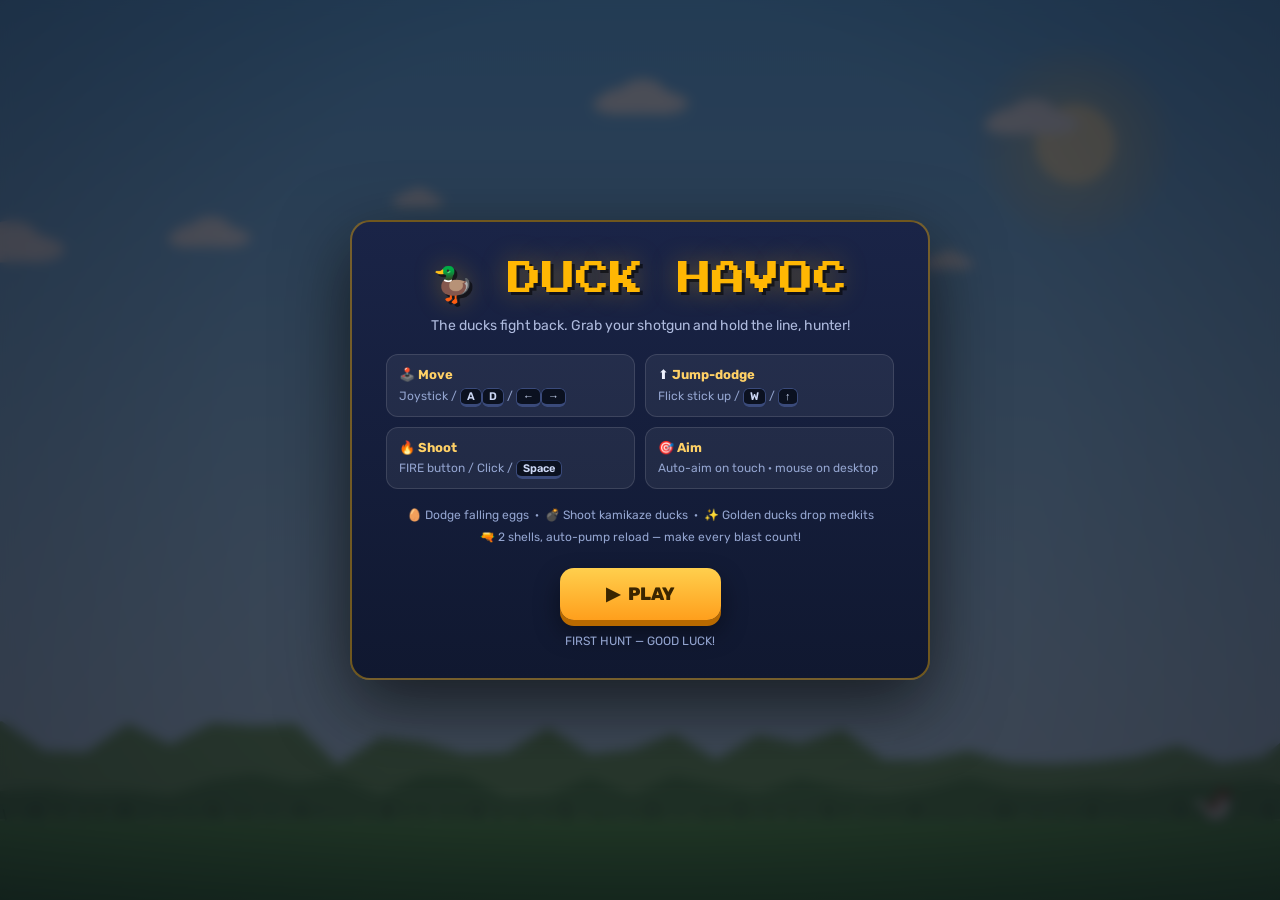
==== index.html @ 906dace1 "Add Duck Havoc: single-player duck-shooting arcade game - Canvas 2D game: shotgun-wielding hunter vs" ====
<!doctype html>
<html lang="en">
<head>
<meta charset="utf-8">
<meta name="viewport" content="width=device-width, initial-scale=1, maximum-scale=1, user-scalable=no, viewport-fit=cover">
<title>Duck Havoc — Ducks vs Shotgun</title>
<link rel="icon" href="data:image/svg+xml,<svg xmlns='http://www.w3.org/2000/svg' viewBox='0 0 100 100'><text y='.9em' font-size='90'>🦆</text></svg>">
<link rel="preconnect" href="https://fonts.googleapis.com">
<link rel="preconnect" href="https://fonts.gstatic.com" crossorigin>
<link href="https://fonts.googleapis.com/css2?family=Press+Start+2P&family=Rubik:wght@400;600;800;900&display=swap" rel="stylesheet">
<link rel="stylesheet" href="style.css">
</head>
<body>

<canvas id="game"></canvas>

<!-- ======================= HUD ======================= -->
<div id="hud" class="hidden">
  <div id="hud-left">
    <div class="hud-box" id="hud-health">
      <span class="heart">❤</span>
      <div id="health-bar"><div id="health-fill"></div></div>
      <span id="health-num">100</span>
    </div>
    <div class="hud-box" id="hud-ammo">
      <span class="shell" id="shell1"></span>
      <span class="shell" id="shell2"></span>
      <div id="reload-bar"><div id="reload-fill"></div></div>
    </div>
  </div>

  <div id="hud-wave">WAVE 1</div>

  <div id="hud-right">
    <div class="hud-box" id="hud-score-box">
      <div id="score">0</div>
      <div id="best">BEST 0</div>
    </div>
    <div id="hud-btns">
      <button id="btn-mute" title="Sound on/off (M)">🔊</button>
      <button id="btn-restart" title="Restart (R)">↻<span class="btn-label">Restart</span></button>
    </div>
  </div>
</div>

<!-- ================ TOUCH CONTROLS =================== -->
<div id="touch-ui">
  <div id="joy-base"><div id="joy-knob"></div></div>
  <div id="btn-fire">FIRE</div>
</div>

<!-- ================== START SCREEN =================== -->
<div id="overlay-start" class="overlay">
  <div class="panel">
    <div class="pixel title">🦆 DUCK HAVOC</div>
    <p class="subtitle">The ducks fight back. Grab your shotgun and hold the line, hunter!</p>
    <div class="controls">
      <div class="ctl">🕹️ <b>Move</b><br><span class="dim">Joystick / <kbd>A</kbd><kbd>D</kbd> / <kbd>←</kbd><kbd>→</kbd></span></div>
      <div class="ctl">⬆️ <b>Jump-dodge</b><br><span class="dim">Flick stick up / <kbd>W</kbd> / <kbd>↑</kbd></span></div>
      <div class="ctl">🔥 <b>Shoot</b><br><span class="dim">FIRE button / Click / <kbd>Space</kbd></span></div>
      <div class="ctl">🎯 <b>Aim</b><br><span class="dim">Auto-aim on touch · mouse on desktop</span></div>
    </div>
    <p class="tips">🥚 Dodge falling eggs &nbsp;·&nbsp; 💣 Shoot kamikaze ducks &nbsp;·&nbsp; ✨ Golden ducks drop medkits<br>🔫 2 shells, auto-pump reload — make every blast count!</p>
    <button id="btn-play" class="btn-play">▶ &nbsp;PLAY</button>
    <div class="dim small" id="start-best">BEST 0</div>
  </div>
</div>

<!-- ================== GAME OVER ====================== -->
<div id="overlay-over" class="overlay hidden">
  <div class="panel">
    <div class="pixel title red">GAME OVER</div>
    <p class="subtitle">The ducks won this round… 🪶</p>
    <div id="ov-newbest" class="badge hidden">★ NEW BEST! ★</div>
    <div class="stats">
      <div><span class="dim">SCORE</span><div class="pixel big" id="ov-score">0</div></div>
      <div><span class="dim">BEST</span><div class="pixel big gold" id="ov-best">0</div></div>
      <div><span class="dim">WAVE</span><div class="pixel big" id="ov-wave">1</div></div>
    </div>
    <button id="btn-again" class="btn-play">↻ &nbsp;PLAY AGAIN</button>
    <div class="dim small">or press <kbd>R</kbd> / <kbd>Enter</kbd></div>
  </div>
</div>

<!-- ==================== PAUSED ======================= -->
<div id="overlay-pause" class="overlay hidden">
  <div class="panel slim">
    <div class="pixel title">PAUSED</div>
    <p class="subtitle">Tap anywhere or press any key to resume</p>
  </div>
</div>

<script src="game.js"></script>
</body>
</html>
---- style.css ----
/* ================= Duck Havoc — styles ================= */
* { box-sizing: border-box; -webkit-tap-highlight-color: transparent; }
html, body {
  margin: 0; padding: 0; width: 100%; height: 100%;
  overflow: hidden; overscroll-behavior: none; touch-action: none;
  background: #0b1020;
  font-family: 'Rubik', system-ui, -apple-system, sans-serif;
  user-select: none; -webkit-user-select: none;
}
canvas#game { display: block; width: 100vw; height: 100dvh; cursor: none; }

.hidden { display: none !important; }
.dim { color: #93a4cf; }
.small { font-size: 12px; margin-top: 14px; }
.red { color: #ff5d5d !important; }
.gold { color: #ffd166 !important; }

/* ======================= HUD =========================== */
#hud {
  position: fixed; inset: 0 0 auto 0; z-index: 10;
  display: flex; justify-content: space-between; align-items: flex-start;
  gap: 10px; padding: calc(10px + env(safe-area-inset-top)) calc(12px + env(safe-area-inset-right)) 0 calc(12px + env(safe-area-inset-left));
  pointer-events: none;
}
.hud-box {
  background: rgba(8, 12, 28, 0.62); border: 1px solid rgba(255,255,255,0.14);
  border-radius: 12px; padding: 8px 12px; backdrop-filter: blur(4px);
  color: #eef2ff;
}
#hud-left { display: flex; flex-direction: column; gap: 8px; align-items: flex-start; }

#hud-health { display: flex; align-items: center; gap: 8px; }
#hud-health .heart { font-size: 15px; filter: drop-shadow(0 0 4px rgba(255,60,60,0.8)); }
#health-bar {
  width: 150px; height: 16px; border-radius: 8px; overflow: hidden;
  background: rgba(0,0,0,0.55); border: 1px solid rgba(255,255,255,0.25);
}
#health-fill {
  height: 100%; width: 100%; border-radius: 8px; transition: width 0.18s ease;
  background: linear-gradient(90deg, #43e05c, #8ff05a);
}
#health-fill.mid { background: linear-gradient(90deg, #ffb703, #ffd166); }
#health-fill.low { background: linear-gradient(90deg, #e5383b, #ff6b6b); animation: hp-pulse 0.7s infinite; }
@keyframes hp-pulse { 50% { filter: brightness(1.6); } }
#health-num { font-weight: 800; font-size: 14px; min-width: 28px; text-align: right; }

#hud-ammo { display: flex; align-items: center; gap: 7px; padding: 7px 12px; position: relative; }
.shell {
  width: 26px; height: 10px; border-radius: 3px 5px 5px 3px;
  background: linear-gradient(180deg, #ffd977, #d99a2b 65%, #a56a10);
  border: 1px solid rgba(0,0,0,0.45); box-shadow: inset -2px 0 0 rgba(180,40,40,0.9);
  transition: opacity 0.15s;
}
.shell.spent { opacity: 0.18; filter: grayscale(1); }
#reload-bar { position: absolute; left: 10px; right: 10px; bottom: 3px; height: 3px; border-radius: 2px; background: rgba(255,255,255,0.15); overflow: hidden; opacity: 0; }
#hud-ammo.reloading #reload-bar { opacity: 1; }
#reload-fill { height: 100%; width: 0; background: #ffd166; border-radius: 2px; }

#hud-wave {
  font-weight: 900; letter-spacing: 2px; font-size: 15px; color: #ffd166;
  text-shadow: 0 2px 0 rgba(0,0,0,0.6), 0 0 18px rgba(255,183,3,0.35);
  padding-top: 10px;
}
#hud-right { display: flex; gap: 10px; align-items: flex-start; }
#hud-score-box { text-align: right; min-width: 92px; }
#score { font-weight: 900; font-size: 22px; color: #ffd166; line-height: 1; text-shadow: 0 2px 0 rgba(0,0,0,0.6); }
#best { font-size: 10px; letter-spacing: 1px; color: #93a4cf; margin-top: 4px; font-weight: 600; }

#hud-btns { display: flex; gap: 8px; pointer-events: auto; }
#hud-btns button {
  font-family: 'Rubik', sans-serif; font-weight: 800; font-size: 15px;
  color: #eef2ff; background: rgba(8,12,28,0.62); border: 1px solid rgba(255,255,255,0.22);
  border-radius: 12px; padding: 9px 13px; cursor: pointer; backdrop-filter: blur(4px);
}
#hud-btns button:hover { background: rgba(40,52,96,0.8); border-color: #ffd166; }
#hud-btns button:active { transform: scale(0.94); }
#btn-restart .btn-label { margin-left: 5px; font-size: 13px; }
@media (max-width: 620px) {
  #btn-restart .btn-label { display: none; }
  #health-bar { width: 104px; }
  #score { font-size: 18px; }
}

/* ================== TOUCH CONTROLS ===================== */
#touch-ui { position: fixed; inset: 0; z-index: 20; pointer-events: none; display: none; }
body.touch #touch-ui { display: block; }
@media (pointer: coarse) { #touch-ui { display: block; } }

#joy-base {
  position: absolute; left: calc(26px + env(safe-area-inset-left)); bottom: calc(30px + env(safe-area-inset-bottom));
  width: 124px; height: 124px; border-radius: 50%;
  border: 3px solid rgba(255,255,255,0.35); background: rgba(255,255,255,0.07);
  transform: translate(0, 0);
}
#joy-base.active { border-color: rgba(255,209,102,0.8); background: rgba(255,209,102,0.08); }
#joy-knob {
  position: absolute; left: 50%; top: 50%; width: 54px; height: 54px; border-radius: 50%;
  background: radial-gradient(circle at 35% 30%, #ffe08a, #e0a63c 70%);
  border: 2px solid rgba(255,255,255,0.55);
  transform: translate(-50%, -50%);
  box-shadow: 0 4px 14px rgba(0,0,0,0.4);
}
#btn-fire {
  position: absolute; right: calc(26px + env(safe-area-inset-right)); bottom: calc(34px + env(safe-area-inset-bottom));
  width: 98px; height: 98px; border-radius: 50%;
  display: flex; align-items: center; justify-content: center;
  background: radial-gradient(circle at 35% 30%, #ff7b6b, #d92e2e 62%, #991d1d);
  border: 3px solid rgba(255,255,255,0.5); color: #fff;
  font-weight: 900; font-size: 21px; letter-spacing: 1px;
  box-shadow: 0 8px 26px rgba(210,40,40,0.5), inset 0 -8px 14px rgba(0,0,0,0.28);
}
#btn-fire.pressed { transform: scale(0.9); filter: brightness(1.25); }

/* ====================== OVERLAYS ======================= */
.overlay {
  position: fixed; inset: 0; z-index: 30;
  display: flex; align-items: center; justify-content: center;
  background: rgba(6, 9, 22, 0.72); backdrop-filter: blur(6px);
  padding: 20px;
}
.panel {
  background: linear-gradient(#1a2447, #101830);
  border: 2px solid rgba(255,183,3,0.4); border-radius: 20px;
  padding: 30px 34px; max-width: 580px; width: 100%;
  box-shadow: 0 24px 70px rgba(0,0,0,0.6);
  text-align: center; color: #eef2ff;
}
.panel.slim { max-width: 380px; }
.pixel { font-family: 'Press Start 2P', 'Rubik', monospace; }
.title {
  font-size: clamp(20px, 5vw, 34px); color: #ffb703; line-height: 1.4; margin: 4px 0 12px;
  text-shadow: 3px 3px 0 rgba(0,0,0,0.55), 0 0 26px rgba(255,183,3,0.35);
}
.subtitle { color: #aebadd; font-size: 14px; margin: 0 0 18px; line-height: 1.5; }

.controls { display: grid; grid-template-columns: 1fr 1fr; gap: 10px; text-align: left; }
@media (max-width: 460px) { .controls { grid-template-columns: 1fr; } }
.ctl {
  background: rgba(255,255,255,0.06); border: 1px solid rgba(255,255,255,0.12);
  border-radius: 12px; padding: 10px 12px; font-size: 13px; line-height: 1.55;
}
.ctl b { color: #ffd166; }
.ctl .dim { font-size: 12px; }
kbd {
  background: #0b1120; border: 1px solid #3a4a7a; border-bottom-width: 3px;
  border-radius: 6px; padding: 1px 6px; font: 600 11px 'Rubik', sans-serif; color: #cdd8f5;
}
.tips { font-size: 12px; color: #93a4cf; line-height: 1.8; margin: 16px 0 4px; }

.btn-play {
  font: 800 18px 'Rubik', sans-serif; color: #3a2500;
  background: linear-gradient(#ffcf4d, #ff9f1c);
  border: none; border-radius: 14px; padding: 15px 46px; margin-top: 16px; cursor: pointer;
  box-shadow: 0 6px 0 #b96a00, 0 12px 26px rgba(0,0,0,0.45);
}
.btn-play:hover { filter: brightness(1.07); }
.btn-play:active { transform: translateY(4px); box-shadow: 0 2px 0 #b96a00, 0 6px 14px rgba(0,0,0,0.4); }

.stats { display: flex; justify-content: center; gap: 30px; margin: 10px 0 6px; }
.stats .dim { font-size: 11px; letter-spacing: 2px; }
.pixel.big { font-size: 22px; margin-top: 8px; }
.badge {
  display: inline-block; font-weight: 900; font-size: 13px; letter-spacing: 1px;
  color: #3a2500; background: linear-gradient(#ffe08a, #ffb703);
  border-radius: 999px; padding: 6px 18px; margin-bottom: 6px;
  animation: badge-pop 0.9s infinite alternate;
}
@keyframes badge-pop { to { transform: scale(1.08); } }
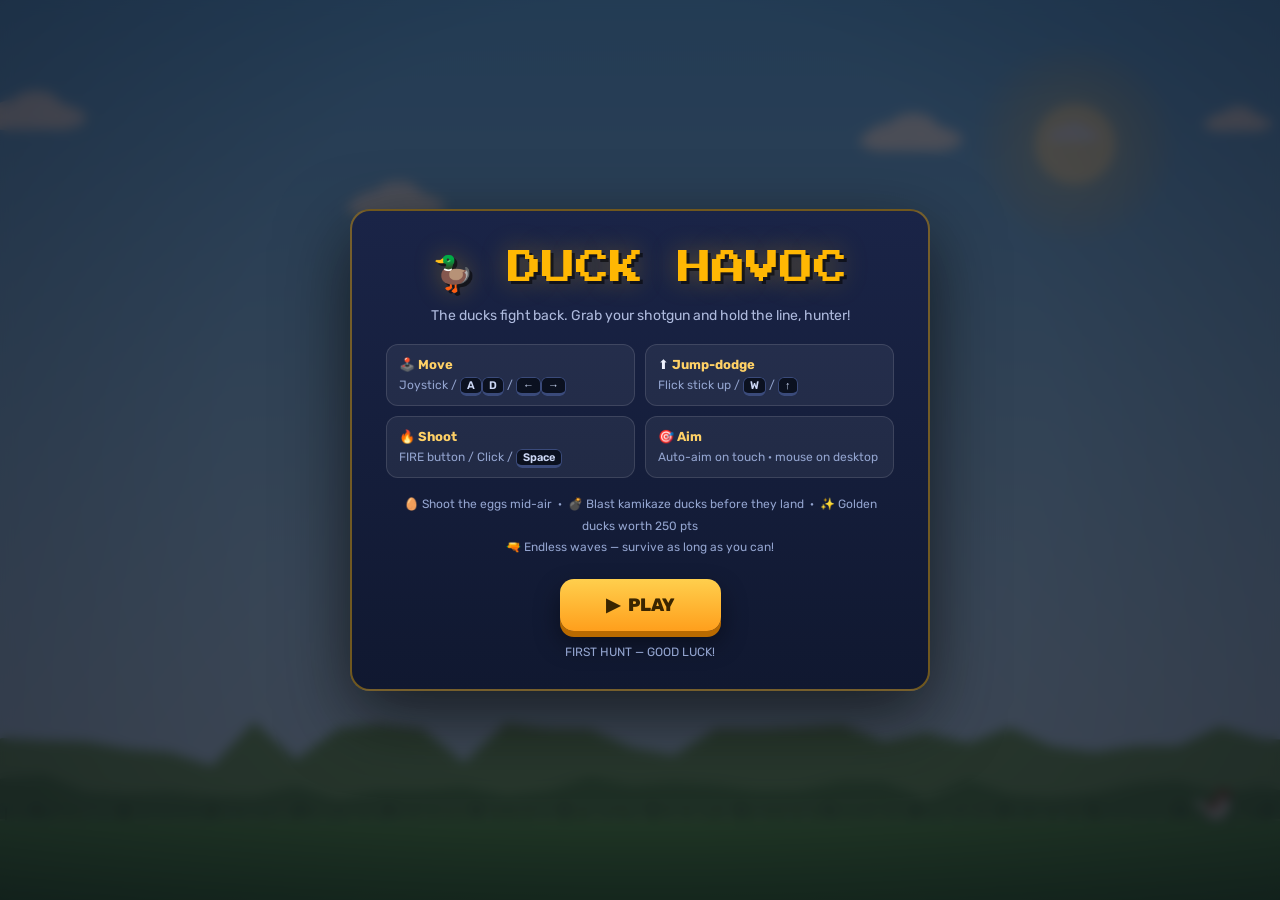
==== commit ac96dc30: "Remove player health and medkit refills — endless arcade mode - Removed HUD health bar (heart, bar, " ====
--- a/index.html
+++ b/index.html
@@ -17,11 +17,6 @@
 <!-- ======================= HUD ======================= -->
 <div id="hud" class="hidden">
   <div id="hud-left">
-    <div class="hud-box" id="hud-health">
-      <span class="heart">❤</span>
-      <div id="health-bar"><div id="health-fill"></div></div>
-      <span id="health-num">100</span>
-    </div>
     <div class="hud-box" id="hud-ammo">
       <span class="shell" id="shell1"></span>
       <span class="shell" id="shell2"></span>
@@ -60,7 +55,7 @@
       <div class="ctl">🔥 <b>Shoot</b><br><span class="dim">FIRE button / Click / <kbd>Space</kbd></span></div>
       <div class="ctl">🎯 <b>Aim</b><br><span class="dim">Auto-aim on touch · mouse on desktop</span></div>
     </div>
-    <p class="tips">🥚 Dodge falling eggs &nbsp;·&nbsp; 💣 Shoot kamikaze ducks &nbsp;·&nbsp; ✨ Golden ducks drop medkits<br>🔫 2 shells, auto-pump reload — make every blast count!</p>
+    <p class="tips">🥚 Shoot the eggs mid-air &nbsp;·&nbsp; 💣 Blast kamikaze ducks before they land &nbsp;·&nbsp; ✨ Golden ducks worth 250 pts<br>🔫 Endless waves — survive as long as you can!</p>
     <button id="btn-play" class="btn-play">▶ &nbsp;PLAY</button>
     <div class="dim small" id="start-best">BEST 0</div>
   </div>
--- a/style.css
+++ b/style.css
@@ -28,21 +28,6 @@
   color: #eef2ff;
 }
 #hud-left { display: flex; flex-direction: column; gap: 8px; align-items: flex-start; }
-
-#hud-health { display: flex; align-items: center; gap: 8px; }
-#hud-health .heart { font-size: 15px; filter: drop-shadow(0 0 4px rgba(255,60,60,0.8)); }
-#health-bar {
-  width: 150px; height: 16px; border-radius: 8px; overflow: hidden;
-  background: rgba(0,0,0,0.55); border: 1px solid rgba(255,255,255,0.25);
-}
-#health-fill {
-  height: 100%; width: 100%; border-radius: 8px; transition: width 0.18s ease;
-  background: linear-gradient(90deg, #43e05c, #8ff05a);
-}
-#health-fill.mid { background: linear-gradient(90deg, #ffb703, #ffd166); }
-#health-fill.low { background: linear-gradient(90deg, #e5383b, #ff6b6b); animation: hp-pulse 0.7s infinite; }
-@keyframes hp-pulse { 50% { filter: brightness(1.6); } }
-#health-num { font-weight: 800; font-size: 14px; min-width: 28px; text-align: right; }
 
 #hud-ammo { display: flex; align-items: center; gap: 7px; padding: 7px 12px; position: relative; }
 .shell {
@@ -77,7 +62,6 @@
 #btn-restart .btn-label { margin-left: 5px; font-size: 13px; }
 @media (max-width: 620px) {
   #btn-restart .btn-label { display: none; }
-  #health-bar { width: 104px; }
   #score { font-size: 18px; }
 }
 
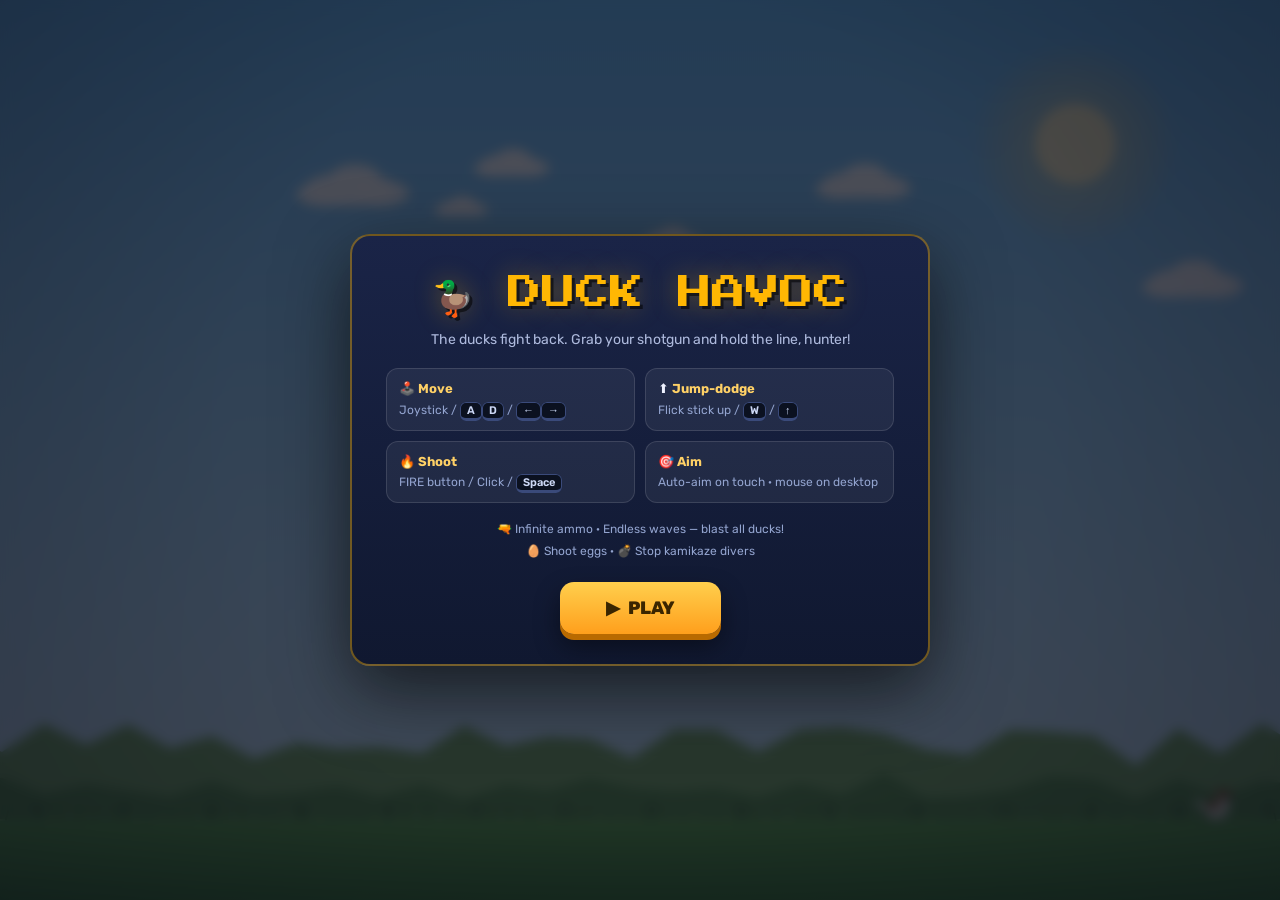
==== commit 609bd470: "Remove refills and score, fix ducks not showing - Infinite ammo: removed SHELL_CAP, RELOAD_TIME, she" ====
--- a/index.html
+++ b/index.html
@@ -17,20 +17,9 @@
 <!-- ======================= HUD ======================= -->
 <div id="hud" class="hidden">
   <div id="hud-left">
-    <div class="hud-box" id="hud-ammo">
-      <span class="shell" id="shell1"></span>
-      <span class="shell" id="shell2"></span>
-      <div id="reload-bar"><div id="reload-fill"></div></div>
-    </div>
+    <div id="hud-wave">WAVE 1</div>
   </div>
-
-  <div id="hud-wave">WAVE 1</div>
-
   <div id="hud-right">
-    <div class="hud-box" id="hud-score-box">
-      <div id="score">0</div>
-      <div id="best">BEST 0</div>
-    </div>
     <div id="hud-btns">
       <button id="btn-mute" title="Sound on/off (M)">🔊</button>
       <button id="btn-restart" title="Restart (R)">↻<span class="btn-label">Restart</span></button>
@@ -55,21 +44,17 @@
       <div class="ctl">🔥 <b>Shoot</b><br><span class="dim">FIRE button / Click / <kbd>Space</kbd></span></div>
       <div class="ctl">🎯 <b>Aim</b><br><span class="dim">Auto-aim on touch · mouse on desktop</span></div>
     </div>
-    <p class="tips">🥚 Shoot the eggs mid-air &nbsp;·&nbsp; 💣 Blast kamikaze ducks before they land &nbsp;·&nbsp; ✨ Golden ducks worth 250 pts<br>🔫 Endless waves — survive as long as you can!</p>
+    <p class="tips">🔫 Infinite ammo · Endless waves — blast all ducks!<br>🥚 Shoot eggs · 💣 Stop kamikaze divers</p>
     <button id="btn-play" class="btn-play">▶ &nbsp;PLAY</button>
-    <div class="dim small" id="start-best">BEST 0</div>
   </div>
 </div>
 
-<!-- ================== GAME OVER ====================== -->
+<!-- ================== GAME OVER (kept for compatibility, rarely shown) ====================== -->
 <div id="overlay-over" class="overlay hidden">
   <div class="panel">
-    <div class="pixel title red">GAME OVER</div>
-    <p class="subtitle">The ducks won this round… 🪶</p>
-    <div id="ov-newbest" class="badge hidden">★ NEW BEST! ★</div>
+    <div class="pixel title red">PAUSED</div>
+    <p class="subtitle">You took a break</p>
     <div class="stats">
-      <div><span class="dim">SCORE</span><div class="pixel big" id="ov-score">0</div></div>
-      <div><span class="dim">BEST</span><div class="pixel big gold" id="ov-best">0</div></div>
       <div><span class="dim">WAVE</span><div class="pixel big" id="ov-wave">1</div></div>
     </div>
     <button id="btn-again" class="btn-play">↻ &nbsp;PLAY AGAIN</button>
--- a/style.css
+++ b/style.css
@@ -29,27 +29,14 @@
 }
 #hud-left { display: flex; flex-direction: column; gap: 8px; align-items: flex-start; }
 
-#hud-ammo { display: flex; align-items: center; gap: 7px; padding: 7px 12px; position: relative; }
-.shell {
-  width: 26px; height: 10px; border-radius: 3px 5px 5px 3px;
-  background: linear-gradient(180deg, #ffd977, #d99a2b 65%, #a56a10);
-  border: 1px solid rgba(0,0,0,0.45); box-shadow: inset -2px 0 0 rgba(180,40,40,0.9);
-  transition: opacity 0.15s;
-}
-.shell.spent { opacity: 0.18; filter: grayscale(1); }
-#reload-bar { position: absolute; left: 10px; right: 10px; bottom: 3px; height: 3px; border-radius: 2px; background: rgba(255,255,255,0.15); overflow: hidden; opacity: 0; }
-#hud-ammo.reloading #reload-bar { opacity: 1; }
-#reload-fill { height: 100%; width: 0; background: #ffd166; border-radius: 2px; }
-
 #hud-wave {
   font-weight: 900; letter-spacing: 2px; font-size: 15px; color: #ffd166;
   text-shadow: 0 2px 0 rgba(0,0,0,0.6), 0 0 18px rgba(255,183,3,0.35);
-  padding-top: 10px;
+  padding: 10px 14px;
+  background: rgba(8, 12, 28, 0.62); border: 1px solid rgba(255,255,255,0.14);
+  border-radius: 12px; backdrop-filter: blur(4px);
 }
 #hud-right { display: flex; gap: 10px; align-items: flex-start; }
-#hud-score-box { text-align: right; min-width: 92px; }
-#score { font-weight: 900; font-size: 22px; color: #ffd166; line-height: 1; text-shadow: 0 2px 0 rgba(0,0,0,0.6); }
-#best { font-size: 10px; letter-spacing: 1px; color: #93a4cf; margin-top: 4px; font-weight: 600; }
 
 #hud-btns { display: flex; gap: 8px; pointer-events: auto; }
 #hud-btns button {
@@ -62,7 +49,6 @@
 #btn-restart .btn-label { margin-left: 5px; font-size: 13px; }
 @media (max-width: 620px) {
   #btn-restart .btn-label { display: none; }
-  #score { font-size: 18px; }
 }
 
 /* ================== TOUCH CONTROLS ===================== */
@@ -143,10 +129,3 @@
 .stats { display: flex; justify-content: center; gap: 30px; margin: 10px 0 6px; }
 .stats .dim { font-size: 11px; letter-spacing: 2px; }
 .pixel.big { font-size: 22px; margin-top: 8px; }
-.badge {
-  display: inline-block; font-weight: 900; font-size: 13px; letter-spacing: 1px;
-  color: #3a2500; background: linear-gradient(#ffe08a, #ffb703);
-  border-radius: 999px; padding: 6px 18px; margin-bottom: 6px;
-  animation: badge-pop 0.9s infinite alternate;
-}
-@keyframes badge-pop { to { transform: scale(1.08); } }
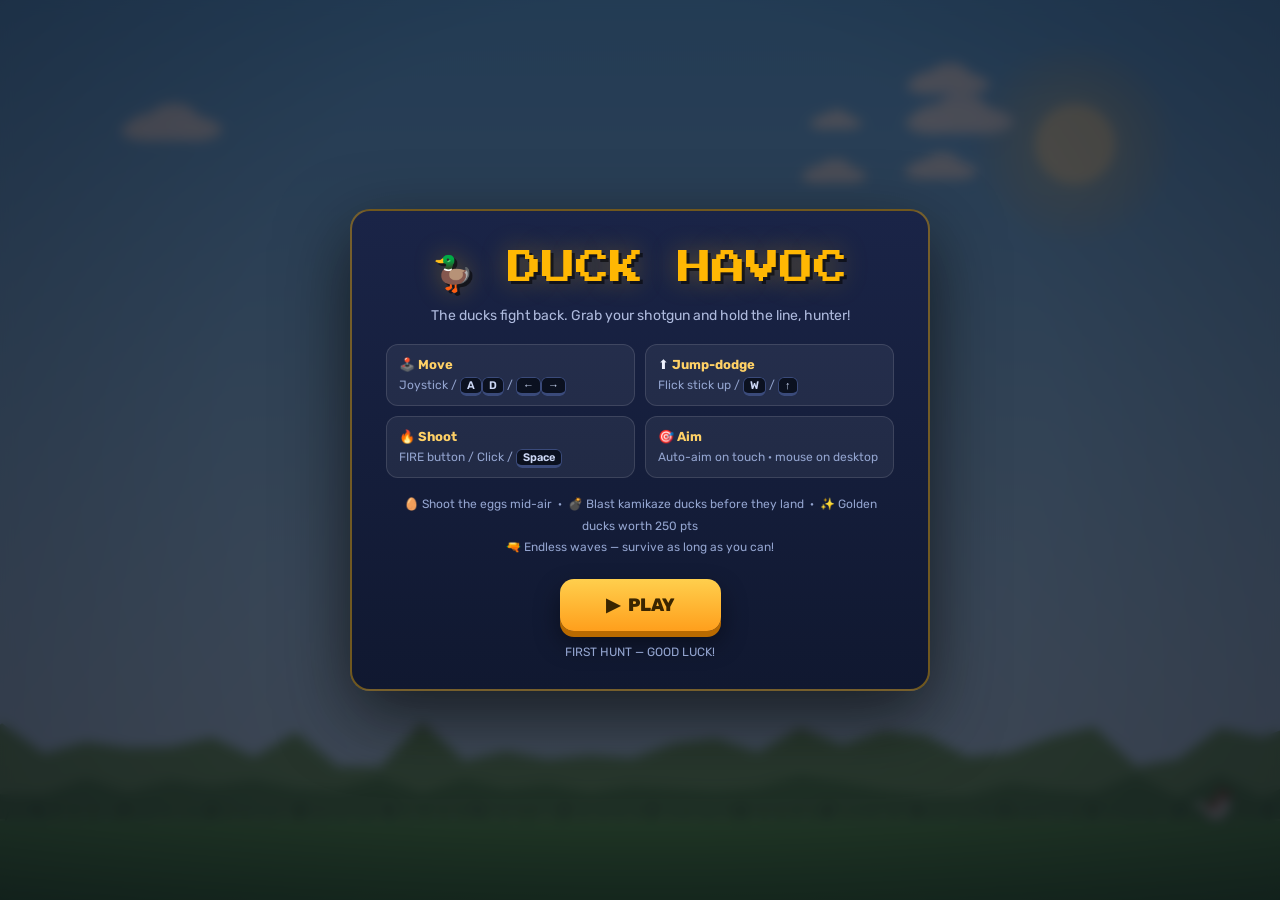
==== commit 833b118e: "Revert to no-health version and remove floating texts - Restored previous version (ac96dc3) which ha" ====
--- a/index.html
+++ b/index.html
@@ -17,9 +17,20 @@
 <!-- ======================= HUD ======================= -->
 <div id="hud" class="hidden">
   <div id="hud-left">
-    <div id="hud-wave">WAVE 1</div>
+    <div class="hud-box" id="hud-ammo">
+      <span class="shell" id="shell1"></span>
+      <span class="shell" id="shell2"></span>
+      <div id="reload-bar"><div id="reload-fill"></div></div>
+    </div>
   </div>
+
+  <div id="hud-wave">WAVE 1</div>
+
   <div id="hud-right">
+    <div class="hud-box" id="hud-score-box">
+      <div id="score">0</div>
+      <div id="best">BEST 0</div>
+    </div>
     <div id="hud-btns">
       <button id="btn-mute" title="Sound on/off (M)">🔊</button>
       <button id="btn-restart" title="Restart (R)">↻<span class="btn-label">Restart</span></button>
@@ -44,17 +55,21 @@
       <div class="ctl">🔥 <b>Shoot</b><br><span class="dim">FIRE button / Click / <kbd>Space</kbd></span></div>
       <div class="ctl">🎯 <b>Aim</b><br><span class="dim">Auto-aim on touch · mouse on desktop</span></div>
     </div>
-    <p class="tips">🔫 Infinite ammo · Endless waves — blast all ducks!<br>🥚 Shoot eggs · 💣 Stop kamikaze divers</p>
+    <p class="tips">🥚 Shoot the eggs mid-air &nbsp;·&nbsp; 💣 Blast kamikaze ducks before they land &nbsp;·&nbsp; ✨ Golden ducks worth 250 pts<br>🔫 Endless waves — survive as long as you can!</p>
     <button id="btn-play" class="btn-play">▶ &nbsp;PLAY</button>
+    <div class="dim small" id="start-best">BEST 0</div>
   </div>
 </div>
 
-<!-- ================== GAME OVER (kept for compatibility, rarely shown) ====================== -->
+<!-- ================== GAME OVER ====================== -->
 <div id="overlay-over" class="overlay hidden">
   <div class="panel">
-    <div class="pixel title red">PAUSED</div>
-    <p class="subtitle">You took a break</p>
+    <div class="pixel title red">GAME OVER</div>
+    <p class="subtitle">The ducks won this round… 🪶</p>
+    <div id="ov-newbest" class="badge hidden">★ NEW BEST! ★</div>
     <div class="stats">
+      <div><span class="dim">SCORE</span><div class="pixel big" id="ov-score">0</div></div>
+      <div><span class="dim">BEST</span><div class="pixel big gold" id="ov-best">0</div></div>
       <div><span class="dim">WAVE</span><div class="pixel big" id="ov-wave">1</div></div>
     </div>
     <button id="btn-again" class="btn-play">↻ &nbsp;PLAY AGAIN</button>
--- a/style.css
+++ b/style.css
@@ -29,14 +29,27 @@
 }
 #hud-left { display: flex; flex-direction: column; gap: 8px; align-items: flex-start; }
 
+#hud-ammo { display: flex; align-items: center; gap: 7px; padding: 7px 12px; position: relative; }
+.shell {
+  width: 26px; height: 10px; border-radius: 3px 5px 5px 3px;
+  background: linear-gradient(180deg, #ffd977, #d99a2b 65%, #a56a10);
+  border: 1px solid rgba(0,0,0,0.45); box-shadow: inset -2px 0 0 rgba(180,40,40,0.9);
+  transition: opacity 0.15s;
+}
+.shell.spent { opacity: 0.18; filter: grayscale(1); }
+#reload-bar { position: absolute; left: 10px; right: 10px; bottom: 3px; height: 3px; border-radius: 2px; background: rgba(255,255,255,0.15); overflow: hidden; opacity: 0; }
+#hud-ammo.reloading #reload-bar { opacity: 1; }
+#reload-fill { height: 100%; width: 0; background: #ffd166; border-radius: 2px; }
+
 #hud-wave {
   font-weight: 900; letter-spacing: 2px; font-size: 15px; color: #ffd166;
   text-shadow: 0 2px 0 rgba(0,0,0,0.6), 0 0 18px rgba(255,183,3,0.35);
-  padding: 10px 14px;
-  background: rgba(8, 12, 28, 0.62); border: 1px solid rgba(255,255,255,0.14);
-  border-radius: 12px; backdrop-filter: blur(4px);
+  padding-top: 10px;
 }
 #hud-right { display: flex; gap: 10px; align-items: flex-start; }
+#hud-score-box { text-align: right; min-width: 92px; }
+#score { font-weight: 900; font-size: 22px; color: #ffd166; line-height: 1; text-shadow: 0 2px 0 rgba(0,0,0,0.6); }
+#best { font-size: 10px; letter-spacing: 1px; color: #93a4cf; margin-top: 4px; font-weight: 600; }
 
 #hud-btns { display: flex; gap: 8px; pointer-events: auto; }
 #hud-btns button {
@@ -49,6 +62,7 @@
 #btn-restart .btn-label { margin-left: 5px; font-size: 13px; }
 @media (max-width: 620px) {
   #btn-restart .btn-label { display: none; }
+  #score { font-size: 18px; }
 }
 
 /* ================== TOUCH CONTROLS ===================== */
@@ -129,3 +143,10 @@
 .stats { display: flex; justify-content: center; gap: 30px; margin: 10px 0 6px; }
 .stats .dim { font-size: 11px; letter-spacing: 2px; }
 .pixel.big { font-size: 22px; margin-top: 8px; }
+.badge {
+  display: inline-block; font-weight: 900; font-size: 13px; letter-spacing: 1px;
+  color: #3a2500; background: linear-gradient(#ffe08a, #ffb703);
+  border-radius: 999px; padding: 6px 18px; margin-bottom: 6px;
+  animation: badge-pop 0.9s infinite alternate;
+}
+@keyframes badge-pop { to { transform: scale(1.08); } }
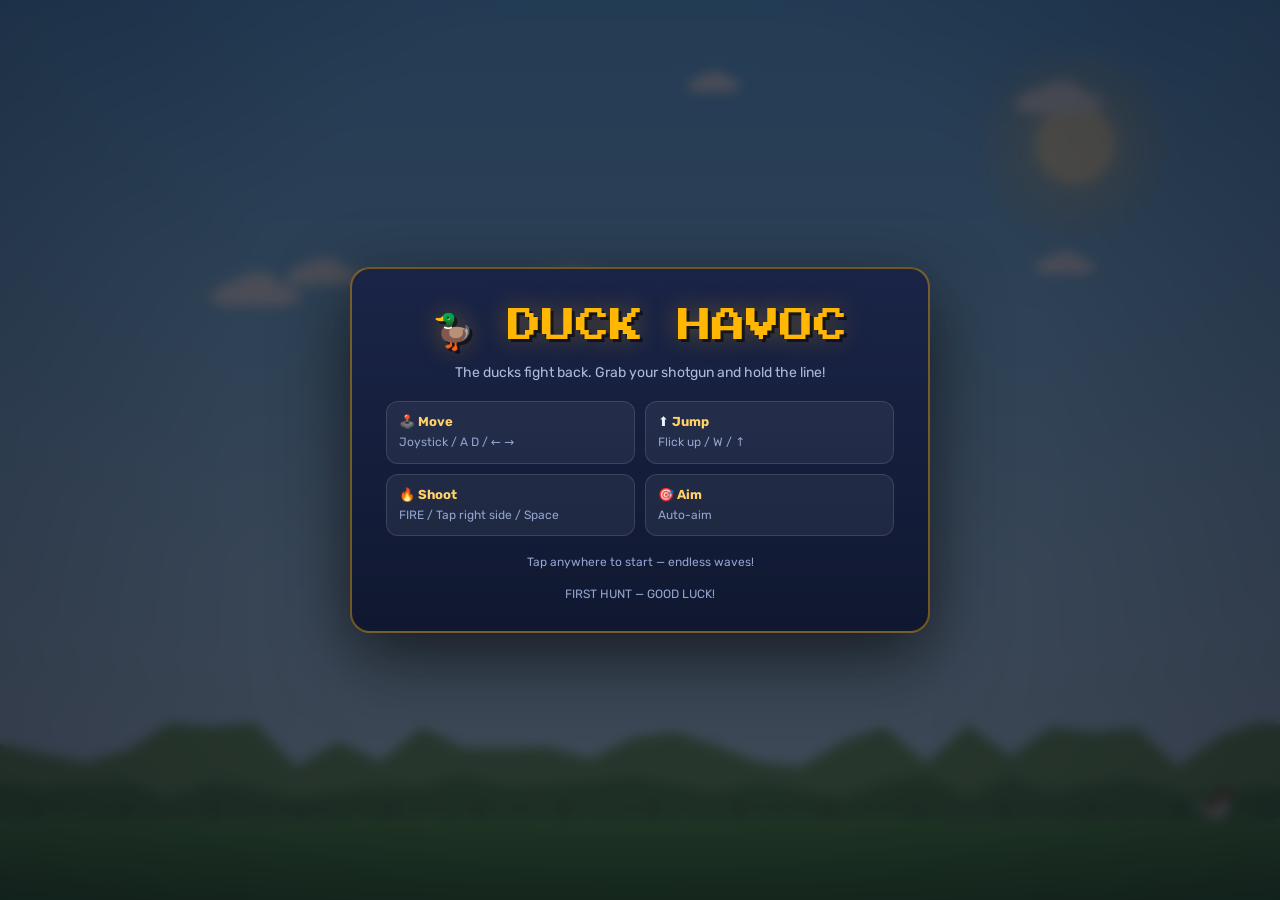
==== commit b8f0e5d6: "Remove all floating messages (banner WAVE+flavor) and all buttons except joysticks - tap anywhere to" ====
--- a/index.html
+++ b/index.html
@@ -14,7 +14,7 @@
 
 <canvas id="game"></canvas>
 
-<!-- ======================= HUD ======================= -->
+<!-- ======================= HUD (no buttons, only wave/score) ======================= -->
 <div id="hud" class="hidden">
   <div id="hud-left">
     <div class="hud-box" id="hud-ammo">
@@ -23,57 +23,49 @@
       <div id="reload-bar"><div id="reload-fill"></div></div>
     </div>
   </div>
-
   <div id="hud-wave">WAVE 1</div>
-
   <div id="hud-right">
     <div class="hud-box" id="hud-score-box">
       <div id="score">0</div>
       <div id="best">BEST 0</div>
     </div>
-    <div id="hud-btns">
-      <button id="btn-mute" title="Sound on/off (M)">🔊</button>
-      <button id="btn-restart" title="Restart (R)">↻<span class="btn-label">Restart</span></button>
-    </div>
   </div>
 </div>
 
-<!-- ================ TOUCH CONTROLS =================== -->
+<!-- ================ TOUCH CONTROLS (joysticks only) =================== -->
 <div id="touch-ui">
   <div id="joy-base"><div id="joy-knob"></div></div>
   <div id="btn-fire">FIRE</div>
 </div>
 
-<!-- ================== START SCREEN =================== -->
+<!-- ================== START SCREEN (no buttons, tap to start) =================== -->
 <div id="overlay-start" class="overlay">
   <div class="panel">
     <div class="pixel title">🦆 DUCK HAVOC</div>
-    <p class="subtitle">The ducks fight back. Grab your shotgun and hold the line, hunter!</p>
+    <p class="subtitle">The ducks fight back. Grab your shotgun and hold the line!</p>
     <div class="controls">
-      <div class="ctl">🕹️ <b>Move</b><br><span class="dim">Joystick / <kbd>A</kbd><kbd>D</kbd> / <kbd>←</kbd><kbd>→</kbd></span></div>
-      <div class="ctl">⬆️ <b>Jump-dodge</b><br><span class="dim">Flick stick up / <kbd>W</kbd> / <kbd>↑</kbd></span></div>
-      <div class="ctl">🔥 <b>Shoot</b><br><span class="dim">FIRE button / Click / <kbd>Space</kbd></span></div>
-      <div class="ctl">🎯 <b>Aim</b><br><span class="dim">Auto-aim on touch · mouse on desktop</span></div>
+      <div class="ctl">🕹️ <b>Move</b><br><span class="dim">Joystick / A D / ← →</span></div>
+      <div class="ctl">⬆️ <b>Jump</b><br><span class="dim">Flick up / W / ↑</span></div>
+      <div class="ctl">🔥 <b>Shoot</b><br><span class="dim">FIRE / Tap right side / Space</span></div>
+      <div class="ctl">🎯 <b>Aim</b><br><span class="dim">Auto-aim</span></div>
     </div>
-    <p class="tips">🥚 Shoot the eggs mid-air &nbsp;·&nbsp; 💣 Blast kamikaze ducks before they land &nbsp;·&nbsp; ✨ Golden ducks worth 250 pts<br>🔫 Endless waves — survive as long as you can!</p>
-    <button id="btn-play" class="btn-play">▶ &nbsp;PLAY</button>
+    <p class="tips">Tap anywhere to start — endless waves!</p>
     <div class="dim small" id="start-best">BEST 0</div>
   </div>
 </div>
 
-<!-- ================== GAME OVER ====================== -->
+<!-- ================== GAME OVER (no buttons, tap to restart) ====================== -->
 <div id="overlay-over" class="overlay hidden">
   <div class="panel">
     <div class="pixel title red">GAME OVER</div>
-    <p class="subtitle">The ducks won this round… 🪶</p>
+    <p class="subtitle">The ducks won this round…</p>
     <div id="ov-newbest" class="badge hidden">★ NEW BEST! ★</div>
     <div class="stats">
       <div><span class="dim">SCORE</span><div class="pixel big" id="ov-score">0</div></div>
       <div><span class="dim">BEST</span><div class="pixel big gold" id="ov-best">0</div></div>
       <div><span class="dim">WAVE</span><div class="pixel big" id="ov-wave">1</div></div>
     </div>
-    <button id="btn-again" class="btn-play">↻ &nbsp;PLAY AGAIN</button>
-    <div class="dim small">or press <kbd>R</kbd> / <kbd>Enter</kbd></div>
+    <p class="tips">Tap anywhere to play again</p>
   </div>
 </div>
 
@@ -81,7 +73,7 @@
 <div id="overlay-pause" class="overlay hidden">
   <div class="panel slim">
     <div class="pixel title">PAUSED</div>
-    <p class="subtitle">Tap anywhere or press any key to resume</p>
+    <p class="subtitle">Tap anywhere to resume</p>
   </div>
 </div>
 
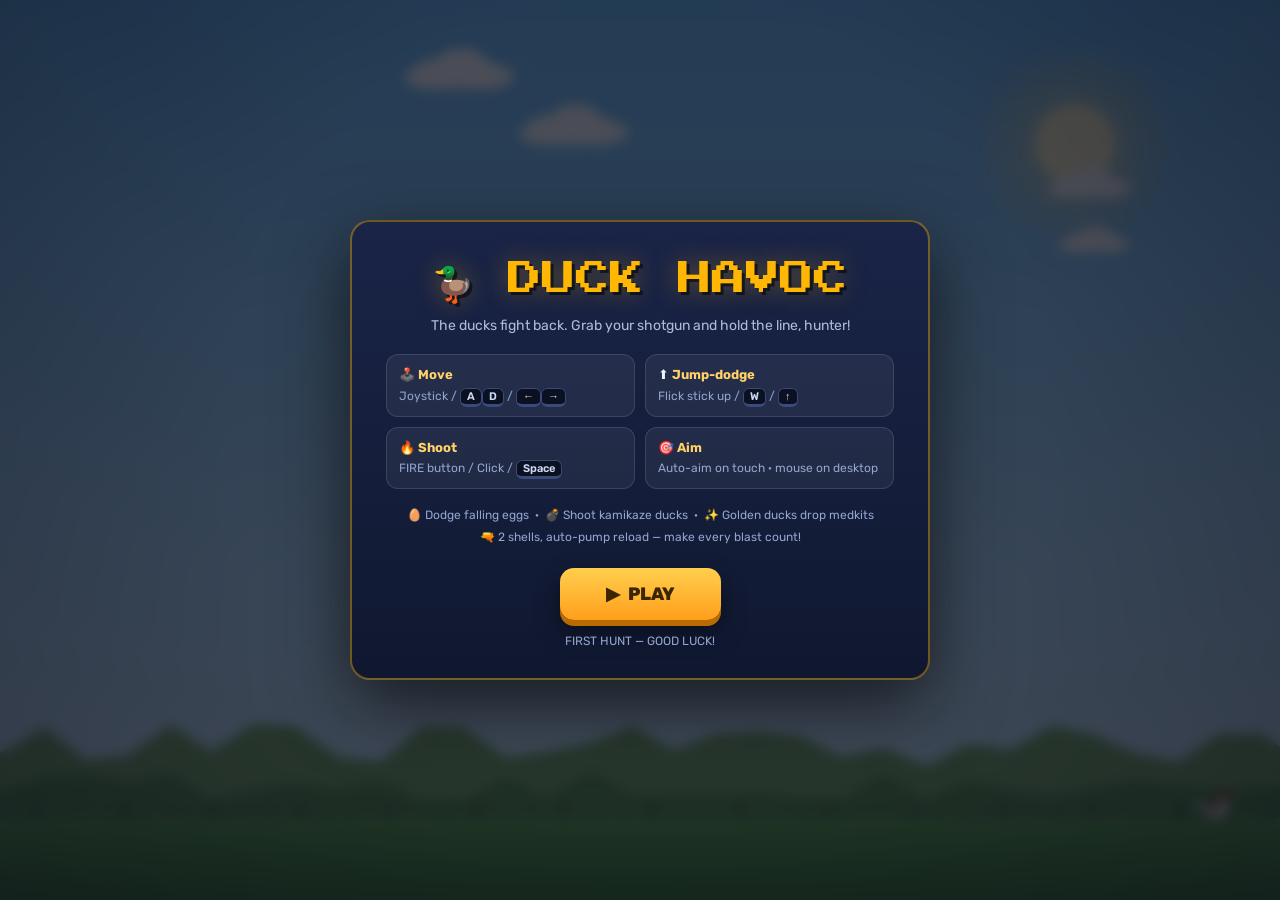
==== commit a1b58318: "Revert to original Duck Havoc version (906dace) - restore health, buttons, floating messages, banner" ====
--- a/index.html
+++ b/index.html
@@ -14,58 +14,71 @@
 
 <canvas id="game"></canvas>
 
-<!-- ======================= HUD (no buttons, only wave/score) ======================= -->
+<!-- ======================= HUD ======================= -->
 <div id="hud" class="hidden">
   <div id="hud-left">
+    <div class="hud-box" id="hud-health">
+      <span class="heart">❤</span>
+      <div id="health-bar"><div id="health-fill"></div></div>
+      <span id="health-num">100</span>
+    </div>
     <div class="hud-box" id="hud-ammo">
       <span class="shell" id="shell1"></span>
       <span class="shell" id="shell2"></span>
       <div id="reload-bar"><div id="reload-fill"></div></div>
     </div>
   </div>
+
   <div id="hud-wave">WAVE 1</div>
+
   <div id="hud-right">
     <div class="hud-box" id="hud-score-box">
       <div id="score">0</div>
       <div id="best">BEST 0</div>
     </div>
+    <div id="hud-btns">
+      <button id="btn-mute" title="Sound on/off (M)">🔊</button>
+      <button id="btn-restart" title="Restart (R)">↻<span class="btn-label">Restart</span></button>
+    </div>
   </div>
 </div>
 
-<!-- ================ TOUCH CONTROLS (joysticks only) =================== -->
+<!-- ================ TOUCH CONTROLS =================== -->
 <div id="touch-ui">
   <div id="joy-base"><div id="joy-knob"></div></div>
   <div id="btn-fire">FIRE</div>
 </div>
 
-<!-- ================== START SCREEN (no buttons, tap to start) =================== -->
+<!-- ================== START SCREEN =================== -->
 <div id="overlay-start" class="overlay">
   <div class="panel">
     <div class="pixel title">🦆 DUCK HAVOC</div>
-    <p class="subtitle">The ducks fight back. Grab your shotgun and hold the line!</p>
+    <p class="subtitle">The ducks fight back. Grab your shotgun and hold the line, hunter!</p>
     <div class="controls">
-      <div class="ctl">🕹️ <b>Move</b><br><span class="dim">Joystick / A D / ← →</span></div>
-      <div class="ctl">⬆️ <b>Jump</b><br><span class="dim">Flick up / W / ↑</span></div>
-      <div class="ctl">🔥 <b>Shoot</b><br><span class="dim">FIRE / Tap right side / Space</span></div>
-      <div class="ctl">🎯 <b>Aim</b><br><span class="dim">Auto-aim</span></div>
+      <div class="ctl">🕹️ <b>Move</b><br><span class="dim">Joystick / <kbd>A</kbd><kbd>D</kbd> / <kbd>←</kbd><kbd>→</kbd></span></div>
+      <div class="ctl">⬆️ <b>Jump-dodge</b><br><span class="dim">Flick stick up / <kbd>W</kbd> / <kbd>↑</kbd></span></div>
+      <div class="ctl">🔥 <b>Shoot</b><br><span class="dim">FIRE button / Click / <kbd>Space</kbd></span></div>
+      <div class="ctl">🎯 <b>Aim</b><br><span class="dim">Auto-aim on touch · mouse on desktop</span></div>
     </div>
-    <p class="tips">Tap anywhere to start — endless waves!</p>
+    <p class="tips">🥚 Dodge falling eggs &nbsp;·&nbsp; 💣 Shoot kamikaze ducks &nbsp;·&nbsp; ✨ Golden ducks drop medkits<br>🔫 2 shells, auto-pump reload — make every blast count!</p>
+    <button id="btn-play" class="btn-play">▶ &nbsp;PLAY</button>
     <div class="dim small" id="start-best">BEST 0</div>
   </div>
 </div>
 
-<!-- ================== GAME OVER (no buttons, tap to restart) ====================== -->
+<!-- ================== GAME OVER ====================== -->
 <div id="overlay-over" class="overlay hidden">
   <div class="panel">
     <div class="pixel title red">GAME OVER</div>
-    <p class="subtitle">The ducks won this round…</p>
+    <p class="subtitle">The ducks won this round… 🪶</p>
     <div id="ov-newbest" class="badge hidden">★ NEW BEST! ★</div>
     <div class="stats">
       <div><span class="dim">SCORE</span><div class="pixel big" id="ov-score">0</div></div>
       <div><span class="dim">BEST</span><div class="pixel big gold" id="ov-best">0</div></div>
       <div><span class="dim">WAVE</span><div class="pixel big" id="ov-wave">1</div></div>
     </div>
-    <p class="tips">Tap anywhere to play again</p>
+    <button id="btn-again" class="btn-play">↻ &nbsp;PLAY AGAIN</button>
+    <div class="dim small">or press <kbd>R</kbd> / <kbd>Enter</kbd></div>
   </div>
 </div>
 
@@ -73,7 +86,7 @@
 <div id="overlay-pause" class="overlay hidden">
   <div class="panel slim">
     <div class="pixel title">PAUSED</div>
-    <p class="subtitle">Tap anywhere to resume</p>
+    <p class="subtitle">Tap anywhere or press any key to resume</p>
   </div>
 </div>
 
--- a/style.css
+++ b/style.css
@@ -28,6 +28,21 @@
   color: #eef2ff;
 }
 #hud-left { display: flex; flex-direction: column; gap: 8px; align-items: flex-start; }
+
+#hud-health { display: flex; align-items: center; gap: 8px; }
+#hud-health .heart { font-size: 15px; filter: drop-shadow(0 0 4px rgba(255,60,60,0.8)); }
+#health-bar {
+  width: 150px; height: 16px; border-radius: 8px; overflow: hidden;
+  background: rgba(0,0,0,0.55); border: 1px solid rgba(255,255,255,0.25);
+}
+#health-fill {
+  height: 100%; width: 100%; border-radius: 8px; transition: width 0.18s ease;
+  background: linear-gradient(90deg, #43e05c, #8ff05a);
+}
+#health-fill.mid { background: linear-gradient(90deg, #ffb703, #ffd166); }
+#health-fill.low { background: linear-gradient(90deg, #e5383b, #ff6b6b); animation: hp-pulse 0.7s infinite; }
+@keyframes hp-pulse { 50% { filter: brightness(1.6); } }
+#health-num { font-weight: 800; font-size: 14px; min-width: 28px; text-align: right; }
 
 #hud-ammo { display: flex; align-items: center; gap: 7px; padding: 7px 12px; position: relative; }
 .shell {
@@ -62,6 +77,7 @@
 #btn-restart .btn-label { margin-left: 5px; font-size: 13px; }
 @media (max-width: 620px) {
   #btn-restart .btn-label { display: none; }
+  #health-bar { width: 104px; }
   #score { font-size: 18px; }
 }
 
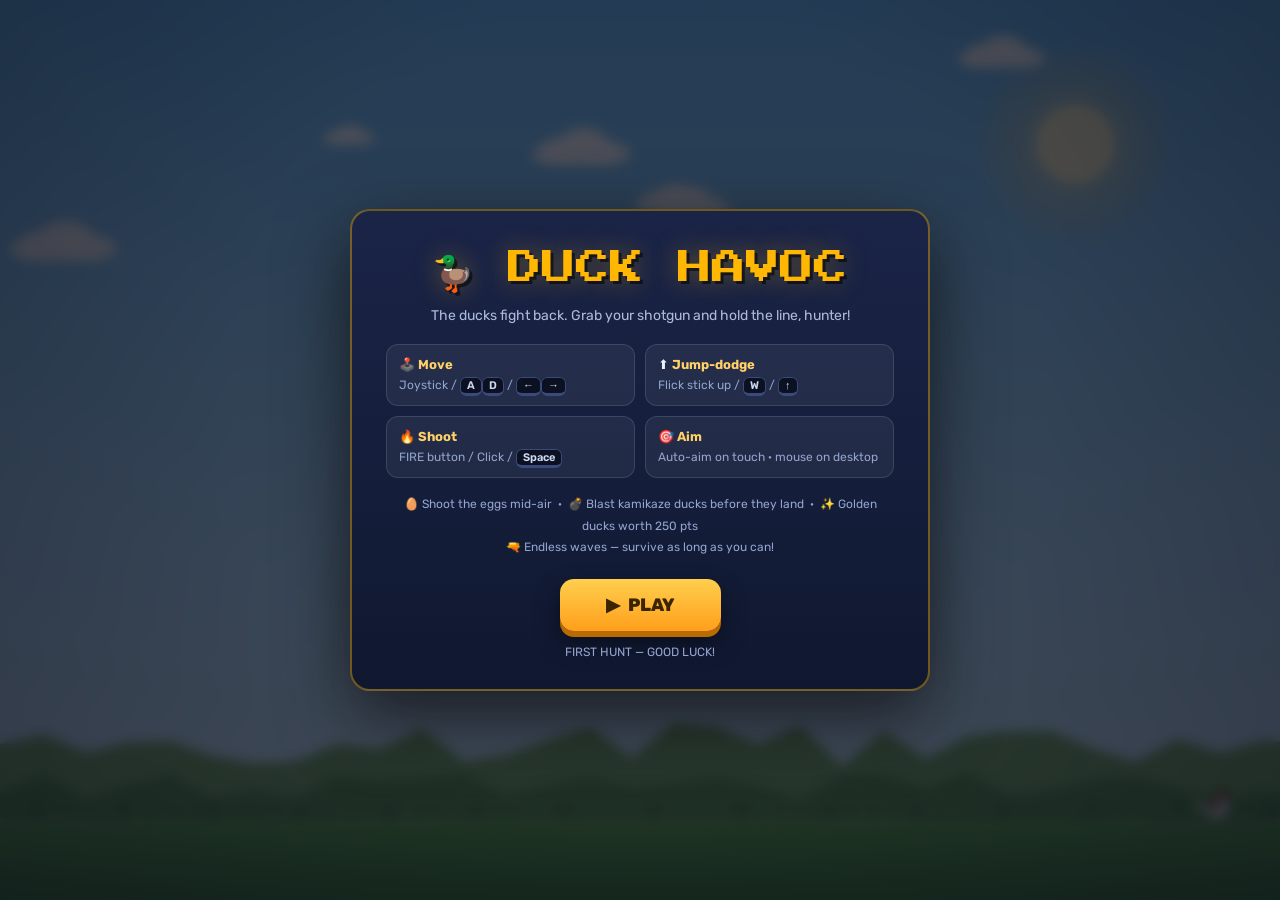
==== commit caff56bd: "Remove health and medkit refills - keep floating ducks endless mode Co-authored-by: arena-agent <297" ====
--- a/index.html
+++ b/index.html
@@ -17,11 +17,6 @@
 <!-- ======================= HUD ======================= -->
 <div id="hud" class="hidden">
   <div id="hud-left">
-    <div class="hud-box" id="hud-health">
-      <span class="heart">❤</span>
-      <div id="health-bar"><div id="health-fill"></div></div>
-      <span id="health-num">100</span>
-    </div>
     <div class="hud-box" id="hud-ammo">
       <span class="shell" id="shell1"></span>
       <span class="shell" id="shell2"></span>
@@ -60,7 +55,7 @@
       <div class="ctl">🔥 <b>Shoot</b><br><span class="dim">FIRE button / Click / <kbd>Space</kbd></span></div>
       <div class="ctl">🎯 <b>Aim</b><br><span class="dim">Auto-aim on touch · mouse on desktop</span></div>
     </div>
-    <p class="tips">🥚 Dodge falling eggs &nbsp;·&nbsp; 💣 Shoot kamikaze ducks &nbsp;·&nbsp; ✨ Golden ducks drop medkits<br>🔫 2 shells, auto-pump reload — make every blast count!</p>
+    <p class="tips">🥚 Shoot the eggs mid-air &nbsp;·&nbsp; 💣 Blast kamikaze ducks before they land &nbsp;·&nbsp; ✨ Golden ducks worth 250 pts<br>🔫 Endless waves — survive as long as you can!</p>
     <button id="btn-play" class="btn-play">▶ &nbsp;PLAY</button>
     <div class="dim small" id="start-best">BEST 0</div>
   </div>
--- a/style.css
+++ b/style.css
@@ -28,21 +28,6 @@
   color: #eef2ff;
 }
 #hud-left { display: flex; flex-direction: column; gap: 8px; align-items: flex-start; }
-
-#hud-health { display: flex; align-items: center; gap: 8px; }
-#hud-health .heart { font-size: 15px; filter: drop-shadow(0 0 4px rgba(255,60,60,0.8)); }
-#health-bar {
-  width: 150px; height: 16px; border-radius: 8px; overflow: hidden;
-  background: rgba(0,0,0,0.55); border: 1px solid rgba(255,255,255,0.25);
-}
-#health-fill {
-  height: 100%; width: 100%; border-radius: 8px; transition: width 0.18s ease;
-  background: linear-gradient(90deg, #43e05c, #8ff05a);
-}
-#health-fill.mid { background: linear-gradient(90deg, #ffb703, #ffd166); }
-#health-fill.low { background: linear-gradient(90deg, #e5383b, #ff6b6b); animation: hp-pulse 0.7s infinite; }
-@keyframes hp-pulse { 50% { filter: brightness(1.6); } }
-#health-num { font-weight: 800; font-size: 14px; min-width: 28px; text-align: right; }
 
 #hud-ammo { display: flex; align-items: center; gap: 7px; padding: 7px 12px; position: relative; }
 .shell {
@@ -77,7 +62,6 @@
 #btn-restart .btn-label { margin-left: 5px; font-size: 13px; }
 @media (max-width: 620px) {
   #btn-restart .btn-label { display: none; }
-  #health-bar { width: 104px; }
   #score { font-size: 18px; }
 }
 
